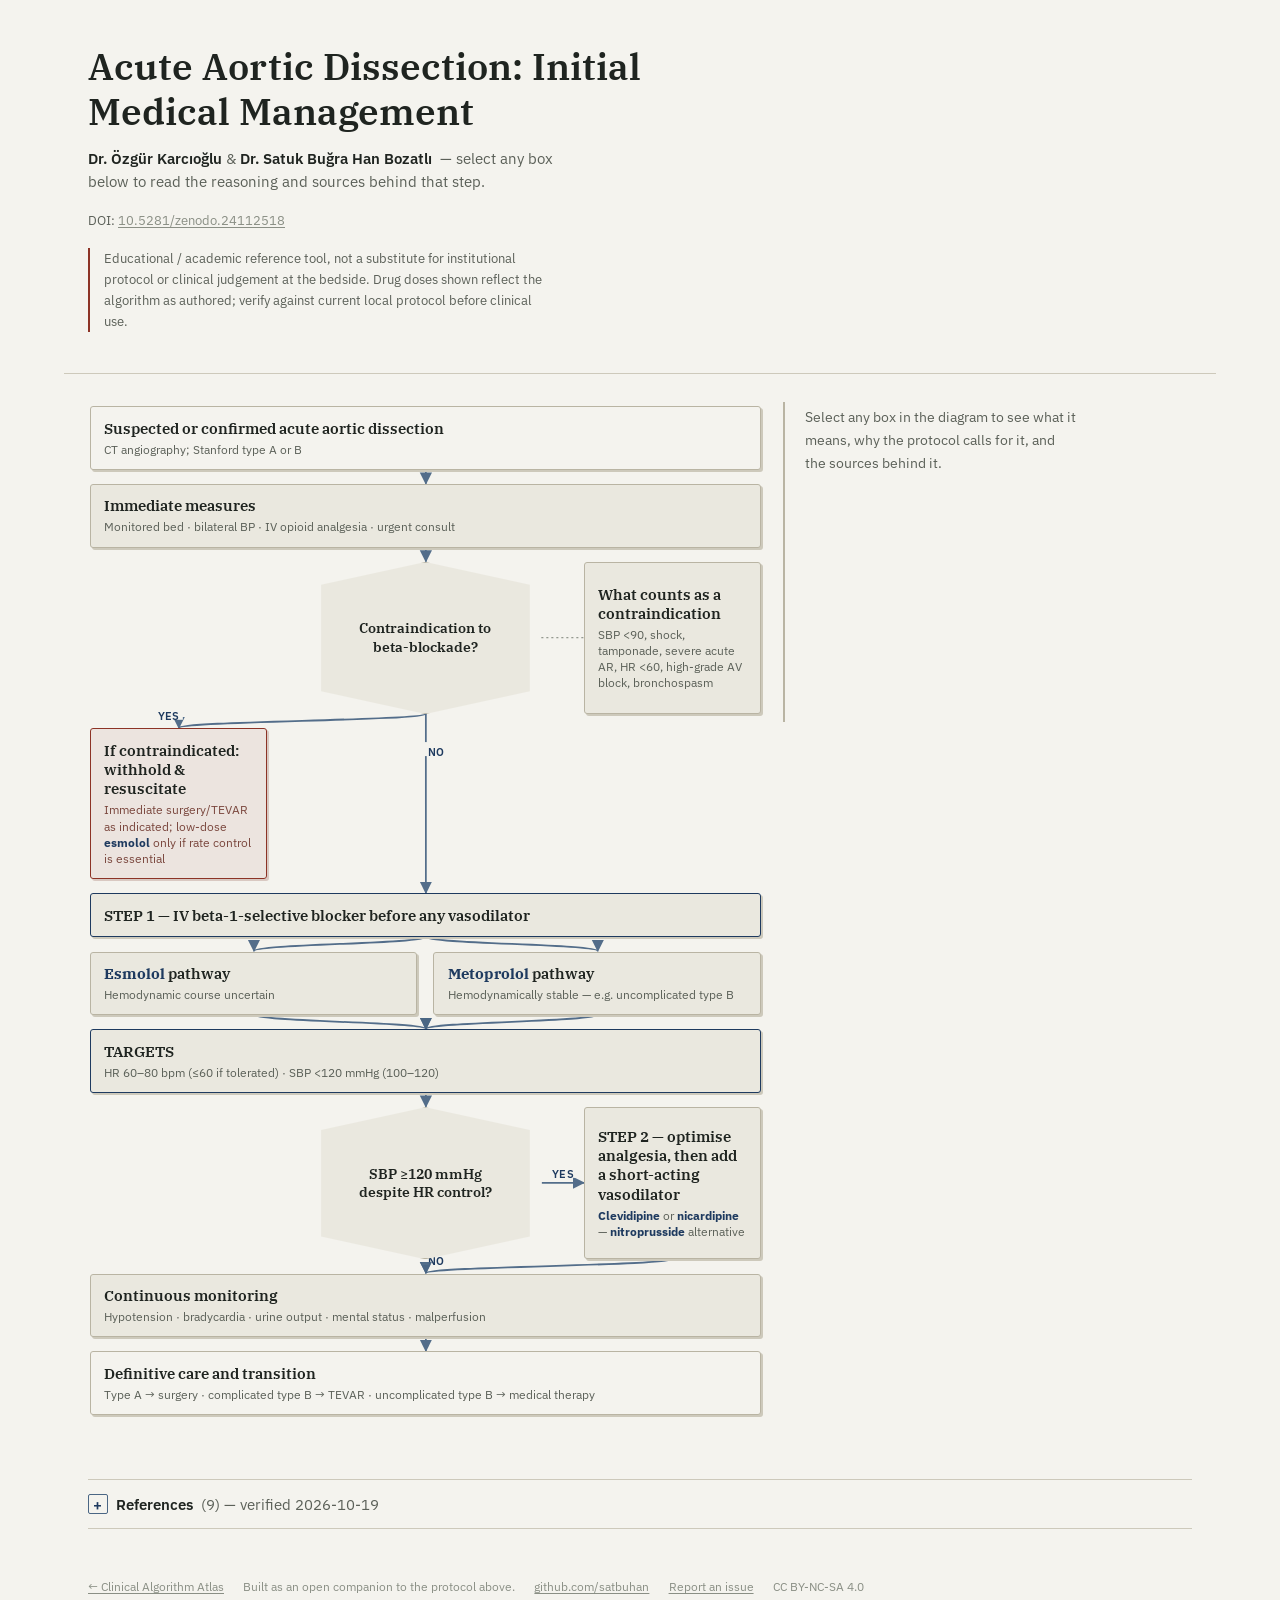
==== index.html @ dfd30edf "Show the Zenodo DOI in the masthead, next to the authors Visible to anyone reading the live tool, no" ====
<!doctype html>
<html lang="en">
<head>
<meta charset="utf-8">
<meta name="viewport" content="width=device-width, initial-scale=1">
<title>Aortic Dissection Protocol</title>
<meta name="description" content="An interactive, referenced walkthrough of the acute medical management algorithm for suspected or confirmed aortic dissection.">
<link rel="preconnect" href="https://fonts.googleapis.com">
<link rel="preconnect" href="https://fonts.gstatic.com" crossorigin>
<link href="https://fonts.googleapis.com/css2?family=IBM+Plex+Mono:wght@400;500;600&family=IBM+Plex+Sans:wght@400;500;600;700&family=IBM+Plex+Serif:ital,wght@0,400;0,600;1,400&display=swap" rel="stylesheet">
<link rel="stylesheet" href="assets/style.css?v=6">
<meta http-equiv="Cache-Control" content="no-cache, must-revalidate">
</head>
<body>

<header class="masthead">
  <h1>Acute Aortic Dissection: Initial Medical Management</h1>
  <p class="masthead__byline">
    <strong>Dr. Özgür Karcıoğlu</strong> &amp; <strong>Dr. Satuk Buğra Han Bozatlı</strong>
    &nbsp;— select any box below to read the reasoning and sources behind that step.
    <p class="masthead__doi">DOI: <a href="https://doi.org/10.5281/zenodo.24112518" target="_blank" rel="noopener">10.5281/zenodo.24112518</a></p>
</p>
  <p class="masthead__disclaimer">
    Educational / academic reference tool, not a substitute for institutional protocol or
    clinical judgement at the bedside. Drug doses shown reflect the algorithm as authored;
    verify against current local protocol before clinical use.
  </p>
</header>

<main>
  <div class="workstation">
    <section class="scope" aria-label="Interactive flowchart">
      <p class="scope__hint">Scroll sideways and pinch to zoom — this is the full diagram, same as on desktop.</p>
      <div class="flow" id="flow">
        <svg class="edges" id="edges" aria-hidden="true"></svg>
        <!-- nodes are rendered here by app.js from content.js -->
      </div>
    </section>

    <aside class="readout" id="readout" aria-live="polite">
      <button class="readout__close" id="readoutClose" type="button">Close ✕</button>
      <div class="readout__idle" id="readoutIdle">
        Select any box in the diagram to see what it means, why the protocol
        calls for it, and the sources behind it.
      </div>
      <div id="readoutContent" hidden></div>
    </aside>
  </div>

  <div class="scope-backdrop" id="backdrop"></div>

  <section class="references" aria-label="References">
    <details id="references">
      <summary>References <span class="count" id="refCount"></span></summary>
      <ol id="referencesList"></ol>
    </details>
  </section>
</main>

<footer class="site">
  <a href="https://satbuhan.github.io/clinical-algorithm-atlas/" target="_blank" rel="noopener">← Clinical Algorithm Atlas</a>
  <span>Built as an open companion to the protocol above.</span>
  <a href="https://github.com/satbuhan" target="_blank" rel="noopener">github.com/satbuhan</a>
  <a href="https://github.com/satbuhan/aortic-dissection-protocol/issues/new" target="_blank" rel="noopener">Report an issue</a>
  <span>CC BY-NC-SA 4.0</span>
</footer>

<script src="assets/content.js?v=6"></script>
<script src="assets/app.js?v=6"></script>
</body>
</html>
---- assets/style.css ----
/* =========================================================================
   Design tokens — single printed-page material throughout: a textbook
   page, not a dark "device" UI. One ink accent (navy) for the live flow,
   one reserved alarm (brick) for the contraindication / stop branch only.
   ========================================================================= */
:root {
  --paper: #F4F3EE;
  --paper-raised: #EAE8DF;
  --ink: #1F2420;
  --ink-soft: #5B6058;
  --ink-faint: #8A8F85;
  --rule: #CDC9BB;
  --rule-strong: #B9B4A3;

  --accent: #1E3A5F;         /* ink-navy: the one accent — live flow, emphasis */
  --accent-soft: #4A6684;
  --accent-wash: rgba(30, 58, 95, 0.08);

  --alarm: #8C3326;          /* muted brick: reserved for the stop branch only */
  --alarm-wash: rgba(140, 51, 38, 0.07);

  --radius-box: 3px;
  --radius-panel: 4px;

  --font-sans: "IBM Plex Sans", -apple-system, "Segoe UI", sans-serif;
  --font-serif: "IBM Plex Serif", Georgia, serif;
  --font-mono: "IBM Plex Mono", "SFMono-Regular", Menlo, monospace;

  --ease: cubic-bezier(0.2, 0.7, 0.2, 1);
}

@media (prefers-reduced-motion: reduce) {
  * { animation-duration: 0.001ms !important; transition-duration: 0.001ms !important; }
}

* { box-sizing: border-box; }
html { -webkit-text-size-adjust: 100%; }

body {
  margin: 0;
  background: var(--paper);
  color: var(--ink);
  font-family: var(--font-serif);
  line-height: 1.5;
  -webkit-font-smoothing: antialiased;
}

a { color: var(--accent); }

/* =========================================================================
   Masthead — a title page, not a product header
   ========================================================================= */
.masthead {
  padding: 2.75rem 1.5rem 1.75rem;
  max-width: 72rem;
  margin: 0 auto;
  border-bottom: 1px solid var(--rule);
}
.masthead h1 {
  font-family: var(--font-serif);
  font-weight: 600;
  font-size: clamp(1.6rem, 3.2vw, 2.3rem);
  line-height: 1.22;
  margin: 0 0 0.85rem;
  max-width: 30ch;
  color: var(--ink);
}
.masthead__byline {
  font-family: var(--font-sans);
  font-size: 0.96rem;
  color: var(--ink-soft);
  margin: 0 0 1.1rem;
  max-width: 56ch;
}

.masthead__doi {
  font-family: var(--font-sans);
  font-size: 0.82rem;
  color: var(--ink-soft);
  margin: 0 0 1.1rem;
}
.masthead__doi a {
  color: var(--ink-faint);
  text-decoration: underline;
  text-underline-offset: 2px;
}
.masthead__doi a:hover { color: var(--accent); }
.masthead__byline strong { color: var(--ink); font-weight: 600; }
.masthead__disclaimer {
  font-family: var(--font-sans);
  font-size: 0.82rem;
  line-height: 1.6;
  color: var(--ink-soft);
  border-left: 2px solid var(--alarm);
  padding-left: 0.85rem;
  max-width: 58ch;
}

/* =========================================================================
   Workstation: diagram + explanation, same paper, side by side
   ========================================================================= */
.workstation {
  max-width: 72rem;
  margin: 0 auto 2rem;
  padding: 1.75rem 1.5rem 0;
  display: grid;
  grid-template-columns: minmax(0, 1.65fr) minmax(0, 1fr);
  gap: 1.25rem;
  align-items: start;
}

.scope {
  position: relative;
  padding: 0.25rem 0.1rem 0.5rem;
}
.scope__hint { display: none; }

.flow {
  position: relative;
  display: grid;
  grid-template-columns: 1fr 1.6fr 1fr;
  gap: 0.9rem 1rem;
  z-index: 1;
}
.edges {
  position: absolute;
  inset: 0;
  width: 100%;
  height: 100%;
  pointer-events: none;
  overflow: visible;
  z-index: 0;
}
.edges path.flow-edge {
  fill: none;
  stroke: var(--accent-soft);
  stroke-width: 1.75;
  opacity: 0.95;
}
.edges path.flow-edge.is-info {
  stroke-dasharray: 1 4;
  stroke-linecap: round;
  stroke: var(--ink-faint);
  stroke-width: 1.4;
  opacity: 0.9;
}
.edges text.edge-label {
  font-family: var(--font-sans);
  font-weight: 600;
  font-size: 10.5px;
  fill: var(--accent);
  letter-spacing: 0.02em;
  dominant-baseline: middle;
}
.edges rect.edge-label-bg {
  fill: var(--paper);
}

/* node base — a boxed figure on the page, not a UI card */
.node {
  all: unset;
  position: relative;
  z-index: 1;
  box-sizing: border-box;
  cursor: pointer;
  display: flex;
  flex-direction: column;
  justify-content: center;
  gap: 0.22rem;
  background: var(--paper-raised);
  border: 1.3px solid var(--rule-strong);
  border-radius: var(--radius-box);
  padding: 0.7rem 0.85rem;
  color: var(--ink);
  font-family: var(--font-serif);
  text-align: left;
  box-shadow: 2px 2px 0 0 var(--rule);
  transition: border-color 140ms var(--ease), box-shadow 140ms var(--ease), transform 140ms var(--ease);
}
.node:hover { border-color: var(--accent-soft); }
.node:focus-visible {
  outline: 2px solid var(--accent);
  outline-offset: 2px;
}
.node.is-active {
  border-color: var(--accent);
  background: var(--accent-wash);
  box-shadow: 3px 3px 0 0 var(--accent);
  transform: translate(-1px, -1px);
}
.node__title {
  font-weight: 600;
  font-size: 0.92rem;
  line-height: 1.32;
}

/* Clinical agent (drug) names, emphasised wherever they appear — diagram
   boxes and the readout panel's prose alike. Which names are highlighted
   comes from content.js's AGENTS array; wrapping happens at render time
   in app.js, never in the authored label/sub text itself. Uses the
   page's one existing accent color (already the "emphasis" color for
   active/focused nodes and edge labels) rather than introducing a new
   color, so this reads as "the atlas's emphasis," not a separate system. */
.agent-name {
  color: var(--accent);
  font-weight: 700;
}
.node__sub {
  font-family: var(--font-sans);
  font-size: 0.72rem;
  color: var(--ink-soft);
  line-height: 1.4;
}

.node--terminal { background: var(--paper); border-style: solid; }
.node--key { border-color: var(--accent); border-width: 1.6px; }
.node--alarm { border-color: var(--alarm); background: var(--alarm-wash); box-shadow: 2px 2px 0 0 #D9C9C2; }
.node--alarm .node__sub { color: #7A463D; }
.node--alarm.is-active { border-color: var(--alarm); background: var(--alarm-wash); box-shadow: 3px 3px 0 0 var(--alarm); }

.node--decision {
  justify-self: center;
  align-self: center;
  width: min(100%, 14.5rem);
  min-height: 9.5rem;
  padding: 1.6rem 2.1rem;
  text-align: center;
  align-items: center;
  justify-content: center;
  clip-path: polygon(50% 0, 95% 15%, 95% 85%, 50% 100%, 5% 85%, 5% 15%);
  box-shadow: none;
}
.node--decision .node__title { font-size: 0.88rem; }
.node--decision.is-active { transform: none; }

.flow-wrap-2 { grid-column: 1 / -1; display: grid; grid-template-columns: 1fr 1fr; gap: 1rem; }
.full { grid-column: 1 / -1; }
.col-left { grid-column: 1; }
.col-center { grid-column: 2; }
.col-right { grid-column: 3; }

/* =========================================================================
   Readout panel — the margin gloss: same paper, a ruled column
   ========================================================================= */
.readout {
  position: sticky;
  top: 1.25rem;
  background: var(--paper);
  border-left: 2px solid var(--rule-strong);
  color: var(--ink);
  min-height: 20rem;
  max-height: calc(100vh - 2.5rem);
  overflow-y: auto;
  padding: 0.2rem 0 0.2rem 1.25rem;
}
.readout__idle {
  color: var(--ink-soft);
  font-family: var(--font-sans);
  font-size: 0.86rem;
  line-height: 1.7;
  max-width: 34ch;
}
.readout__tag {
  font-family: var(--font-sans);
  font-weight: 600;
  font-size: 0.72rem;
  letter-spacing: 0.03em;
  color: var(--accent);
  margin: 0 0 0.4rem;
}
.readout__title {
  font-family: var(--font-serif);
  font-size: 1.3rem;
  line-height: 1.3;
  margin: 0 0 0.25rem;
}
.readout__sub {
  font-family: var(--font-sans);
  font-size: 0.8rem;
  color: var(--ink-soft);
  margin: 0 0 1.1rem;
}
.readout__flag {
  display: inline-block;
  font-family: var(--font-sans);
  font-size: 0.72rem;
  color: var(--alarm);
  border: 1px solid var(--alarm);
  border-radius: 3px;
  padding: 0.15rem 0.5rem;
  margin: 0 0 1rem;
}
.readout h3 {
  font-family: var(--font-sans);
  font-weight: 600;
  font-size: 0.74rem;
  letter-spacing: 0.02em;
  color: var(--ink-soft);
  margin: 1.2rem 0 0.45rem;
}
.readout p {
  font-family: var(--font-serif);
  font-size: 1rem;
  line-height: 1.7;
  margin: 0 0 0.6rem;
  color: var(--ink);
  max-width: 54ch;
}

/* inline glossary terms inside readout prose */
.term {
  all: unset;
  cursor: pointer;
  color: var(--accent);
  border-bottom: 1.5px dotted var(--accent-soft);
  padding-bottom: 0.03em;
}
.term:hover, .term:focus-visible { background: var(--accent-wash); }
.term[aria-expanded="true"] { background: var(--accent-wash); border-bottom-style: solid; }
.term-def {
  display: block;
  font-family: var(--font-sans);
  font-size: 0.86rem;
  line-height: 1.55;
  color: var(--ink-soft);
  background: var(--paper-raised);
  border-left: 2px solid var(--accent-soft);
  padding: 0.5rem 0.7rem;
  margin: 0.4rem 0 0.7rem;
  max-width: 50ch;
}
.term-def strong { color: var(--ink); font-weight: 600; }
.term-def[hidden] { display: none; }

/* cross-atlas "Also covered in" line — appended inside .term-def when the
   same glossary term is independently defined in another tool */
.term-crosslinks {
  margin: 0.5rem 0 0;
  padding-top: 0.4rem;
  border-top: 1px dotted var(--rule);
  font-size: 0.82rem;
  color: var(--ink-soft);
}
.term-crosslinks a { color: var(--accent); text-decoration: none; border-bottom: 1px dotted var(--accent-soft); }
.term-crosslinks a:hover { border-bottom-style: solid; }

.readout ul.caution-list {
  margin: 0 0 0.6rem;
  padding-left: 1.15rem;
  font-family: var(--font-serif);
  font-size: 1rem;
  line-height: 1.65;
  color: var(--ink);
  max-width: 54ch;
}
.readout ul.caution-list li { margin-bottom: 0.6rem; padding-left: 0.15rem; }
.readout ul.caution-list li::marker { color: var(--accent-soft); }

.dose-table {
  width: 100%;
  max-width: 44ch;
  border-collapse: collapse;
  margin: 0.3rem 0 0.8rem;
  font-family: var(--font-sans);
  font-size: 0.86rem;
}
.dose-table td {
  padding: 0.4rem 0.1rem;
  border-bottom: 1px solid var(--rule);
  vertical-align: top;
}
.dose-table td:first-child { color: var(--ink-soft); padding-right: 1rem; white-space: nowrap; }
.dose-table td:last-child {
  color: var(--ink);
  text-align: right;
  font-family: var(--font-mono);
  font-variant-numeric: tabular-nums;
}

.refchips { display: flex; flex-wrap: wrap; gap: 0.4rem; margin-top: 0.3rem; }
.refchip {
  font-family: var(--font-sans);
  font-size: 0.74rem;
  color: var(--ink-soft);
  border: 1px solid var(--rule-strong);
  border-radius: 999px;
  padding: 0.15rem 0.6rem;
  text-decoration: none;
}
.refchip:hover { border-color: var(--accent); color: var(--accent); }

.readout__close { display: none; }

/* =========================================================================
   References — a collapsible bibliography, closed by default
   ========================================================================= */
.references {
  max-width: 72rem;
  margin: 0 auto;
  padding: 1.5rem 1.5rem 3rem;
}
.references summary {
  cursor: pointer;
  list-style: none;
  font-family: var(--font-sans);
  font-weight: 600;
  font-size: 0.95rem;
  color: var(--ink);
  padding: 0.8rem 0;
  border-top: 1px solid var(--rule);
  border-bottom: 1px solid var(--rule);
  display: flex;
  align-items: center;
  gap: 0.5rem;
}
.references summary::-webkit-details-marker { display: none; }
.references summary::before {
  content: "+";
  display: inline-flex;
  align-items: center;
  justify-content: center;
  width: 1.1rem; height: 1.1rem;
  font-size: 0.95rem;
  color: var(--accent);
  border: 1px solid var(--accent-soft);
  border-radius: 2px;
  flex: none;
}
.references[open] summary::before { content: "−"; }
.references summary .count { color: var(--ink-soft); font-weight: 400; }

.references ol {
  margin: 1.1rem 0 0;
  padding: 0;
  list-style: none;
  counter-reset: refs;
  max-width: 62ch;
}
.references li {
  counter-increment: refs;
  font-family: var(--font-serif);
  font-size: 0.92rem;
  line-height: 1.6;
  color: var(--ink);
  padding-left: 2.1rem;
  position: relative;
  margin-bottom: 0.8rem;
  scroll-margin-top: 2rem;
}
.references li::before {
  content: "[" counter(refs) "]";
  position: absolute;
  left: 0;
  font-family: var(--font-sans);
  font-size: 0.78rem;
  color: var(--ink-soft);
}
.references .kind {
  display: inline-block;
  font-family: var(--font-sans);
  font-size: 0.7rem;
  color: var(--ink-faint);
  margin-left: 0.5rem;
}
.references a { font-family: var(--font-sans); font-size: 0.8rem; }
.references li:target { background: var(--accent-wash); border-radius: 4px; }

footer.site {
  max-width: 72rem;
  margin: 0 auto;
  padding: 0 1.5rem 3rem;
  font-family: var(--font-sans);
  font-size: 0.78rem;
  color: var(--ink-faint);
  display: flex;
  flex-wrap: wrap;
  gap: 0.4rem 1.2rem;
}
footer.site a { color: var(--ink-faint); text-decoration: underline; text-underline-offset: 2px; }
footer.site a:hover { color: var(--accent); }

/* =========================================================================
   Mobile
   ========================================================================= */
@media (max-width: 900px) {
  .workstation { grid-template-columns: 1fr; padding-top: 1.25rem; }

  /* The diagram itself stays IDENTICAL to desktop — same grid, same
     hexagon decision shapes, same drawn arrows — rather than reflowing
     into a plain stack. .scope becomes a horizontally scrollable
     viewport onto that fixed-size diagram; native pinch-zoom (the
     viewport meta does not disable it) handles reading fine text. */
  .scope {
    overflow-x: auto;
    overflow-y: visible;
    -webkit-overflow-scrolling: touch;
    overscroll-behavior-x: contain;
    padding-bottom: 0.6rem;
  }
  .scope__hint {
    display: block;
    font-family: var(--font-sans);
    font-size: 0.78rem;
    color: var(--ink-soft);
    margin: 0 0 0.6rem;
  }
  .flow {
    min-width: 46rem; /* forces the real desktop layout to overflow, not reflow */
  }
  .node { box-shadow: 1.5px 1.5px 0 0 var(--rule); }
  .node.is-active { box-shadow: 2px 2px 0 0 var(--accent); }

  .readout {
    position: fixed;
    left: 0; right: 0; bottom: 0;
    top: auto;
    max-height: 80vh;
    border-radius: 10px 10px 0 0;
    border-left: none;
    border-top: 1px solid var(--rule-strong);
    transform: translateY(100%);
    transition: transform 220ms var(--ease);
    box-shadow: 0 -6px 20px rgba(31,36,32,0.18);
    padding: 1.1rem 1.3rem 1.5rem;
    z-index: 20;
  }
  .readout.is-open { transform: translateY(0); }
  .readout__close {
    display: block;
    all: unset;
    cursor: pointer;
    font-family: var(--font-sans);
    font-size: 0.78rem;
    color: var(--ink-soft);
    border: 1px solid var(--rule-strong);
    border-radius: 999px;
    padding: 0.3rem 0.7rem;
    float: right;
  }
  .scope-backdrop {
    position: fixed; inset: 0;
    background: rgba(31,36,32,0.4);
    opacity: 0;
    pointer-events: none;
    transition: opacity 220ms var(--ease);
    z-index: 15;
  }
  .scope-backdrop.is-open { opacity: 1; pointer-events: auto; }
}

@media (min-width: 901px) {
  .scope-backdrop { display: none; }
}
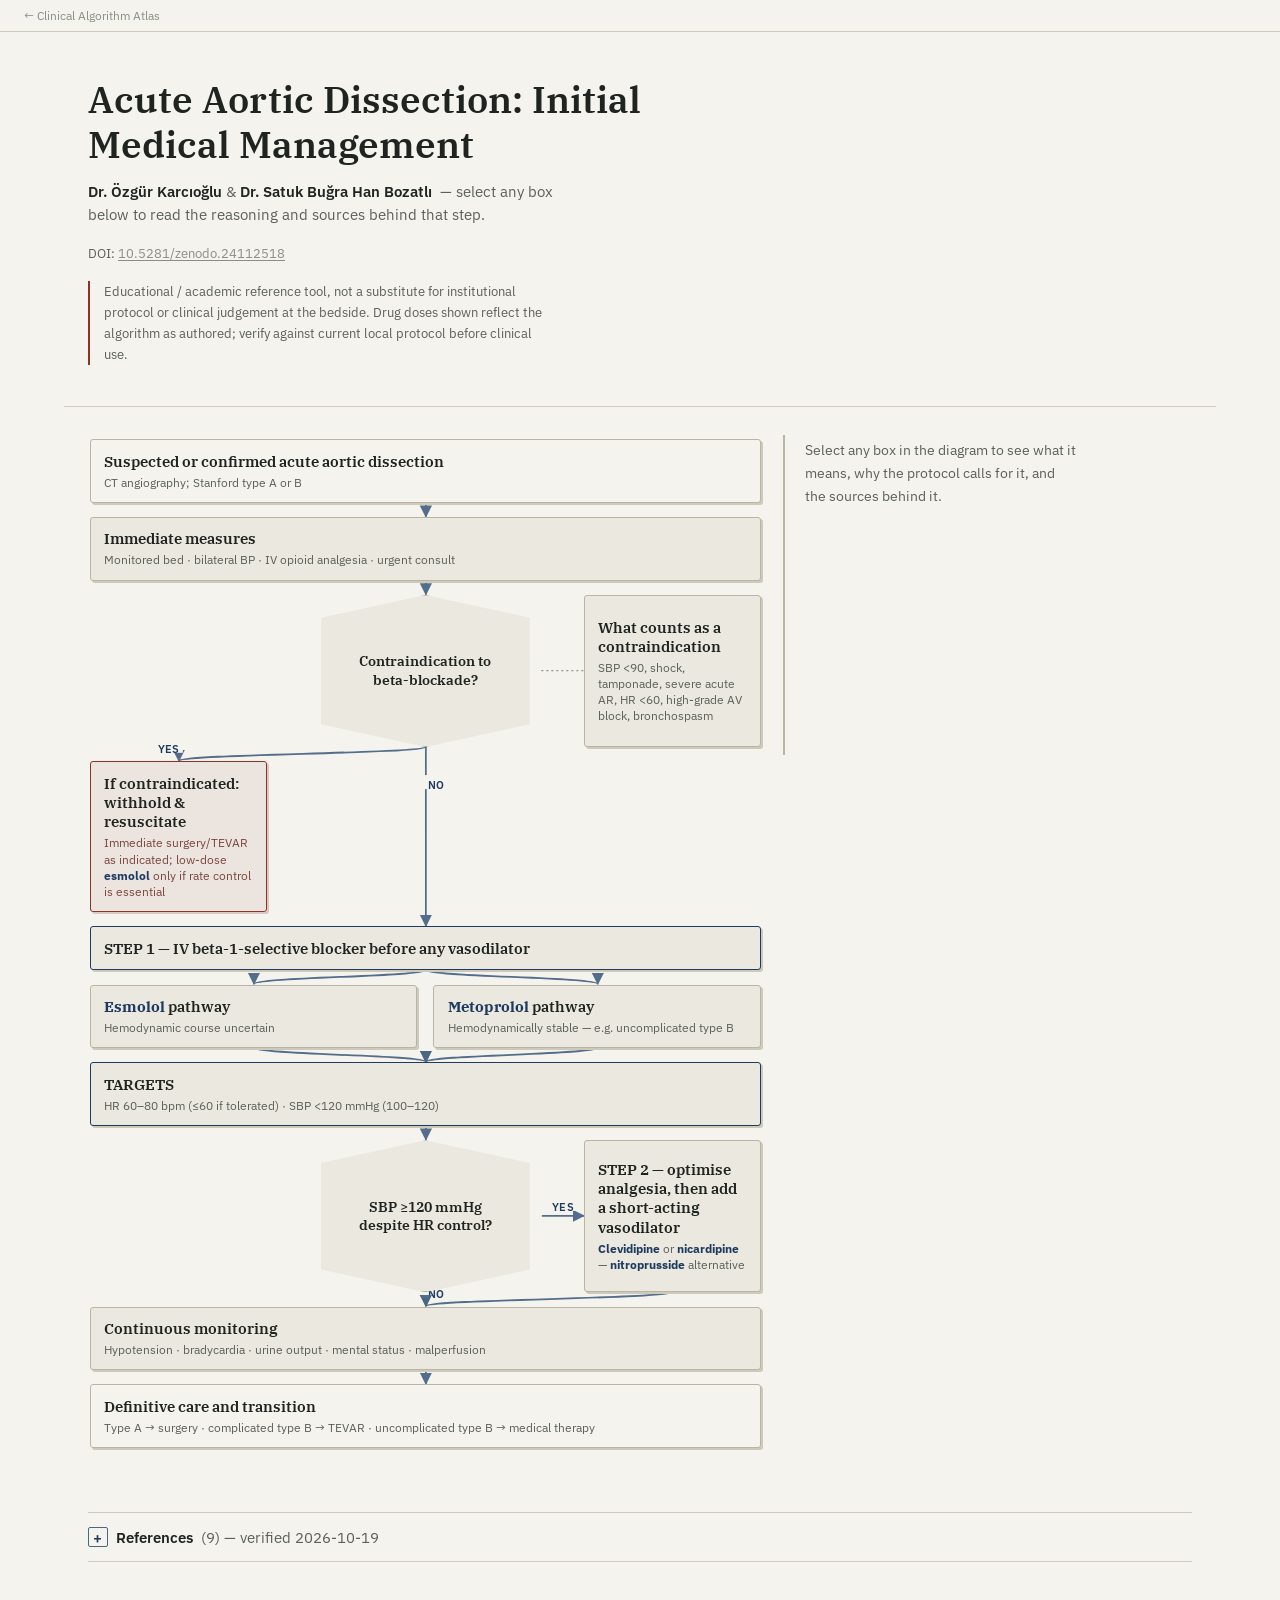
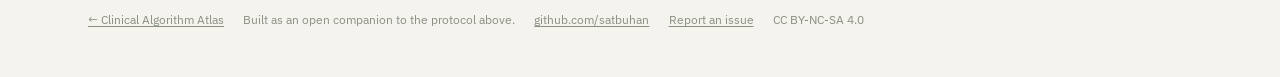
==== commit 6e7dbe4a: "Add a sticky top return-to-hub link The footer's "Clinical Algorithm Atlas" link only helps when a u" ====
--- a/index.html
+++ b/index.html
@@ -9,9 +9,12 @@
 <link rel="preconnect" href="https://fonts.gstatic.com" crossorigin>
 <link href="https://fonts.googleapis.com/css2?family=IBM+Plex+Mono:wght@400;500;600&family=IBM+Plex+Sans:wght@400;500;600;700&family=IBM+Plex+Serif:ital,wght@0,400;0,600;1,400&display=swap" rel="stylesheet">
 <link rel="stylesheet" href="assets/style.css?v=6">
+<link rel="stylesheet" href="https://satbuhan.github.io/clinical-algorithm-atlas/assets/chat-widget.css?v=2">
 <meta http-equiv="Cache-Control" content="no-cache, must-revalidate">
 </head>
 <body>
+
+<a class="top-nav" href="https://satbuhan.github.io/clinical-algorithm-atlas/">← Clinical Algorithm Atlas</a>
 
 <header class="masthead">
   <h1>Acute Aortic Dissection: Initial Medical Management</h1>
@@ -67,5 +70,6 @@
 
 <script src="assets/content.js?v=6"></script>
 <script src="assets/app.js?v=6"></script>
+<script defer src="https://satbuhan.github.io/clinical-algorithm-atlas/assets/chat-widget.js?v=2"></script>
 </body>
 </html>
--- a/assets/style.css
+++ b/assets/style.css
@@ -38,12 +38,37 @@
 
 body {
   margin: 0;
+  padding-top: calc(2rem + 1px);
   background: var(--paper);
   color: var(--ink);
   font-family: var(--font-serif);
   line-height: 1.5;
   -webkit-font-smoothing: antialiased;
 }
+
+/* Sticky return-to-hub link — the footer carries the same link, but a
+   long diagram means scrolling all the way down just to get back to the
+   gallery. This stays pinned at the very top regardless of scroll
+   position (z-index above the mobile readout/backdrop, so it's still
+   reachable even with a node's readout panel open). */
+.top-nav {
+  position: fixed;
+  top: 0; left: 0; right: 0;
+  z-index: 30;
+  height: 2rem;
+  line-height: 2rem;
+  padding: 0 1.5rem;
+  background: var(--paper);
+  border-bottom: 1px solid var(--rule);
+  font-family: var(--font-sans);
+  font-size: 0.76rem;
+  color: var(--ink-faint);
+  text-decoration: none;
+  white-space: nowrap;
+  overflow: hidden;
+  text-overflow: ellipsis;
+}
+.top-nav:hover { color: var(--accent); }
 
 a { color: var(--accent); }
 
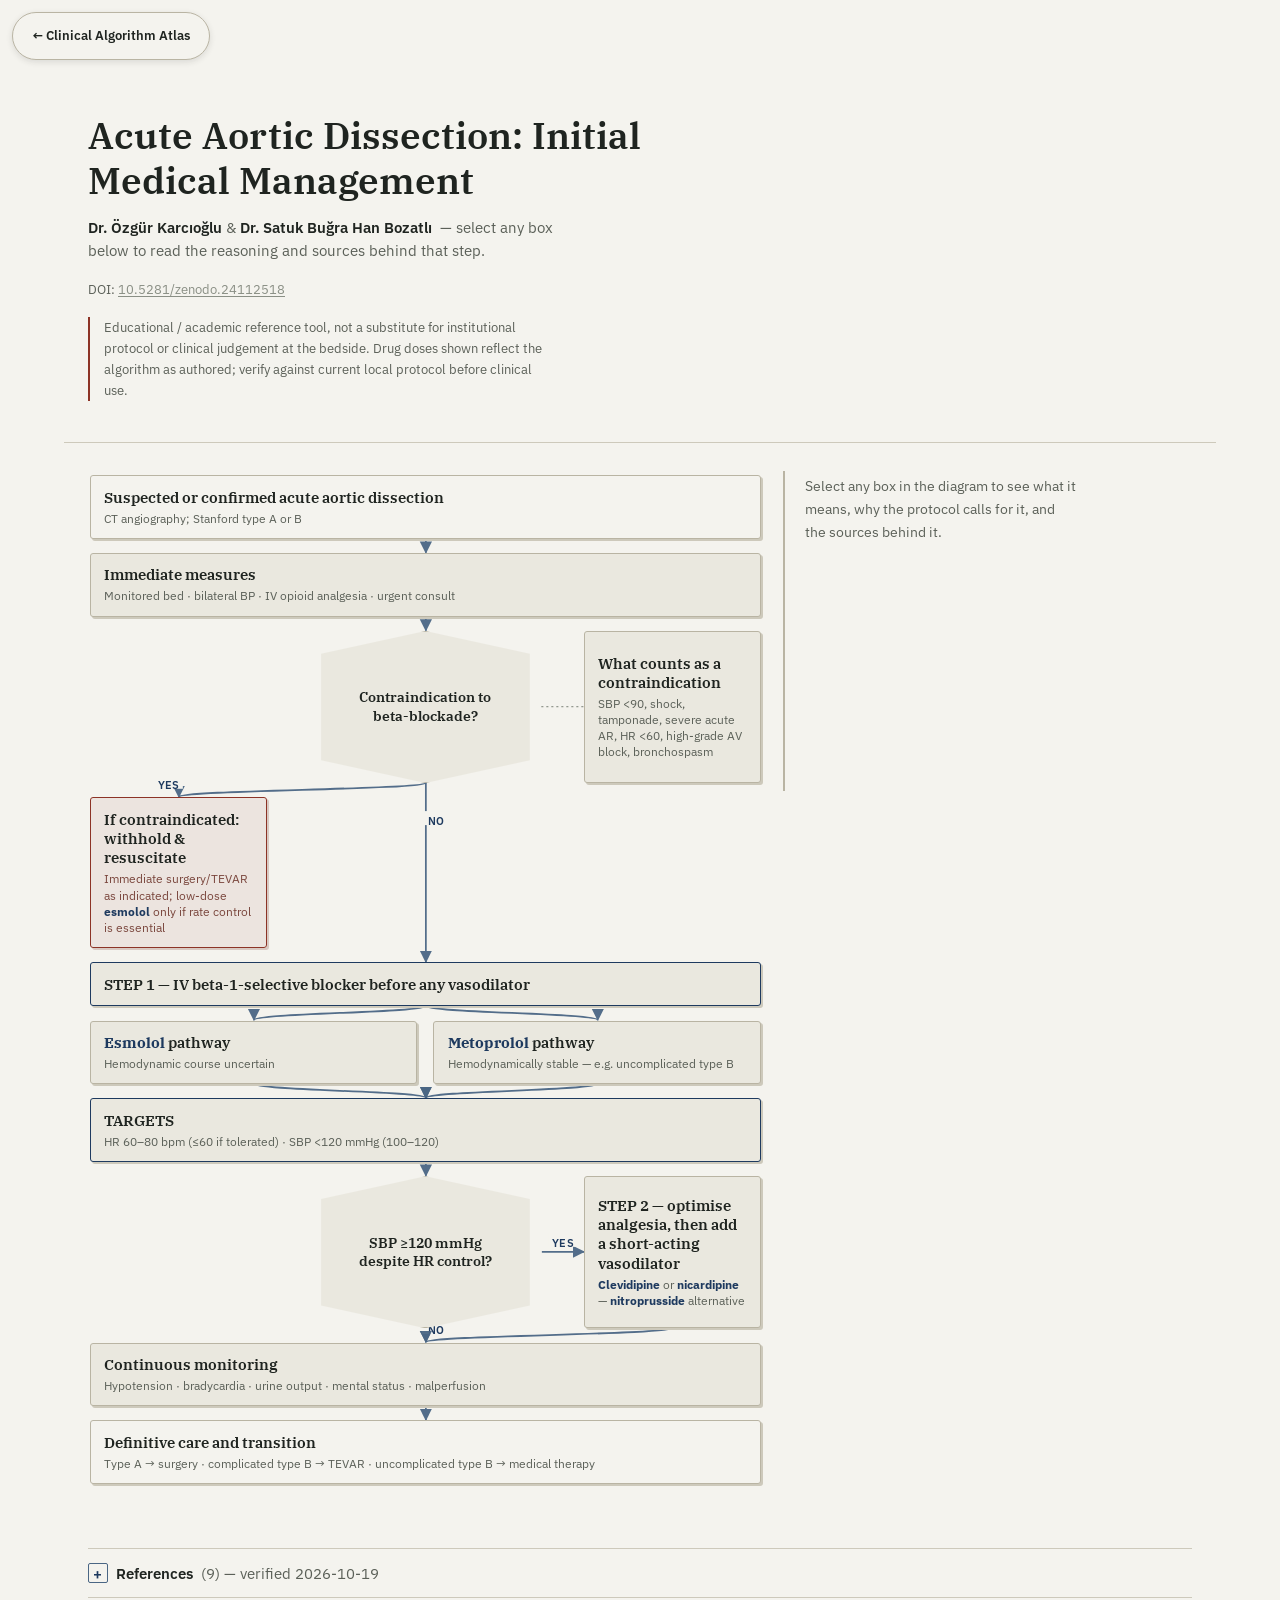
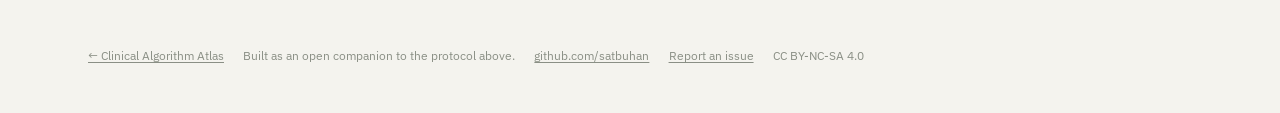
==== commit 8d9cbe79: "Wire up the shared calculator-widget infrastructure Load calculator-widget.css/js from the hub (same" ====
--- a/index.html
+++ b/index.html
@@ -10,6 +10,7 @@
 <link href="https://fonts.googleapis.com/css2?family=IBM+Plex+Mono:wght@400;500;600&family=IBM+Plex+Sans:wght@400;500;600;700&family=IBM+Plex+Serif:ital,wght@0,400;0,600;1,400&display=swap" rel="stylesheet">
 <link rel="stylesheet" href="assets/style.css?v=6">
 <link rel="stylesheet" href="https://satbuhan.github.io/clinical-algorithm-atlas/assets/chat-widget.css?v=2">
+<link rel="stylesheet" href="https://satbuhan.github.io/clinical-algorithm-atlas/assets/calculator-widget.css?v=1">
 <meta http-equiv="Cache-Control" content="no-cache, must-revalidate">
 </head>
 <body>
@@ -71,5 +72,6 @@
 <script src="assets/content.js?v=6"></script>
 <script src="assets/app.js?v=6"></script>
 <script defer src="https://satbuhan.github.io/clinical-algorithm-atlas/assets/chat-widget.js?v=2"></script>
+<script defer src="https://satbuhan.github.io/clinical-algorithm-atlas/assets/calculator-widget.js?v=1"></script>
 </body>
 </html>
--- a/assets/style.css
+++ b/assets/style.css
@@ -38,7 +38,7 @@
 
 body {
   margin: 0;
-  padding-top: calc(2rem + 1px);
+  padding-top: calc(4.25rem + 1px);
   background: var(--paper);
   color: var(--ink);
   font-family: var(--font-serif);
@@ -46,29 +46,39 @@
   -webkit-font-smoothing: antialiased;
 }
 
-/* Sticky return-to-hub link — the footer carries the same link, but a
+/* Sticky return-to-hub button — the footer carries the same link, but a
    long diagram means scrolling all the way down just to get back to the
-   gallery. This stays pinned at the very top regardless of scroll
-   position (z-index above the mobile readout/backdrop, so it's still
-   reachable even with a node's readout panel open). */
+   gallery. This floats as its own pill, inset from the top edge rather
+   than glued flush to it: a full-width strip sitting right at the very
+   top of a phone screen competes with the system's swipe-down-for-
+   notifications gesture, so it was easy to miss or mistap. Staying
+   inset avoids that and reads as a deliberate button rather than a thin
+   utility strip. z-index above the mobile readout/backdrop, so it's
+   still reachable even with a node's readout panel open. */
 .top-nav {
   position: fixed;
-  top: 0; left: 0; right: 0;
+  top: 0.75rem;
+  left: 0.75rem;
   z-index: 30;
-  height: 2rem;
-  line-height: 2rem;
-  padding: 0 1.5rem;
+  display: inline-flex;
+  align-items: center;
+  height: 3rem;
+  padding: 0 1.2rem;
+  border-radius: 999px;
   background: var(--paper);
-  border-bottom: 1px solid var(--rule);
-  font-family: var(--font-sans);
-  font-size: 0.76rem;
-  color: var(--ink-faint);
+  border: 1px solid var(--rule-strong);
+  box-shadow: 0 2px 6px rgba(31, 36, 32, 0.12);
+  font-family: var(--font-sans);
+  font-size: 0.82rem;
+  font-weight: 600;
+  color: var(--ink);
   text-decoration: none;
   white-space: nowrap;
+  max-width: calc(100vw - 1.5rem);
   overflow: hidden;
   text-overflow: ellipsis;
 }
-.top-nav:hover { color: var(--accent); }
+.top-nav:hover, .top-nav:active { color: var(--accent); border-color: var(--accent); }
 
 a { color: var(--accent); }
 
